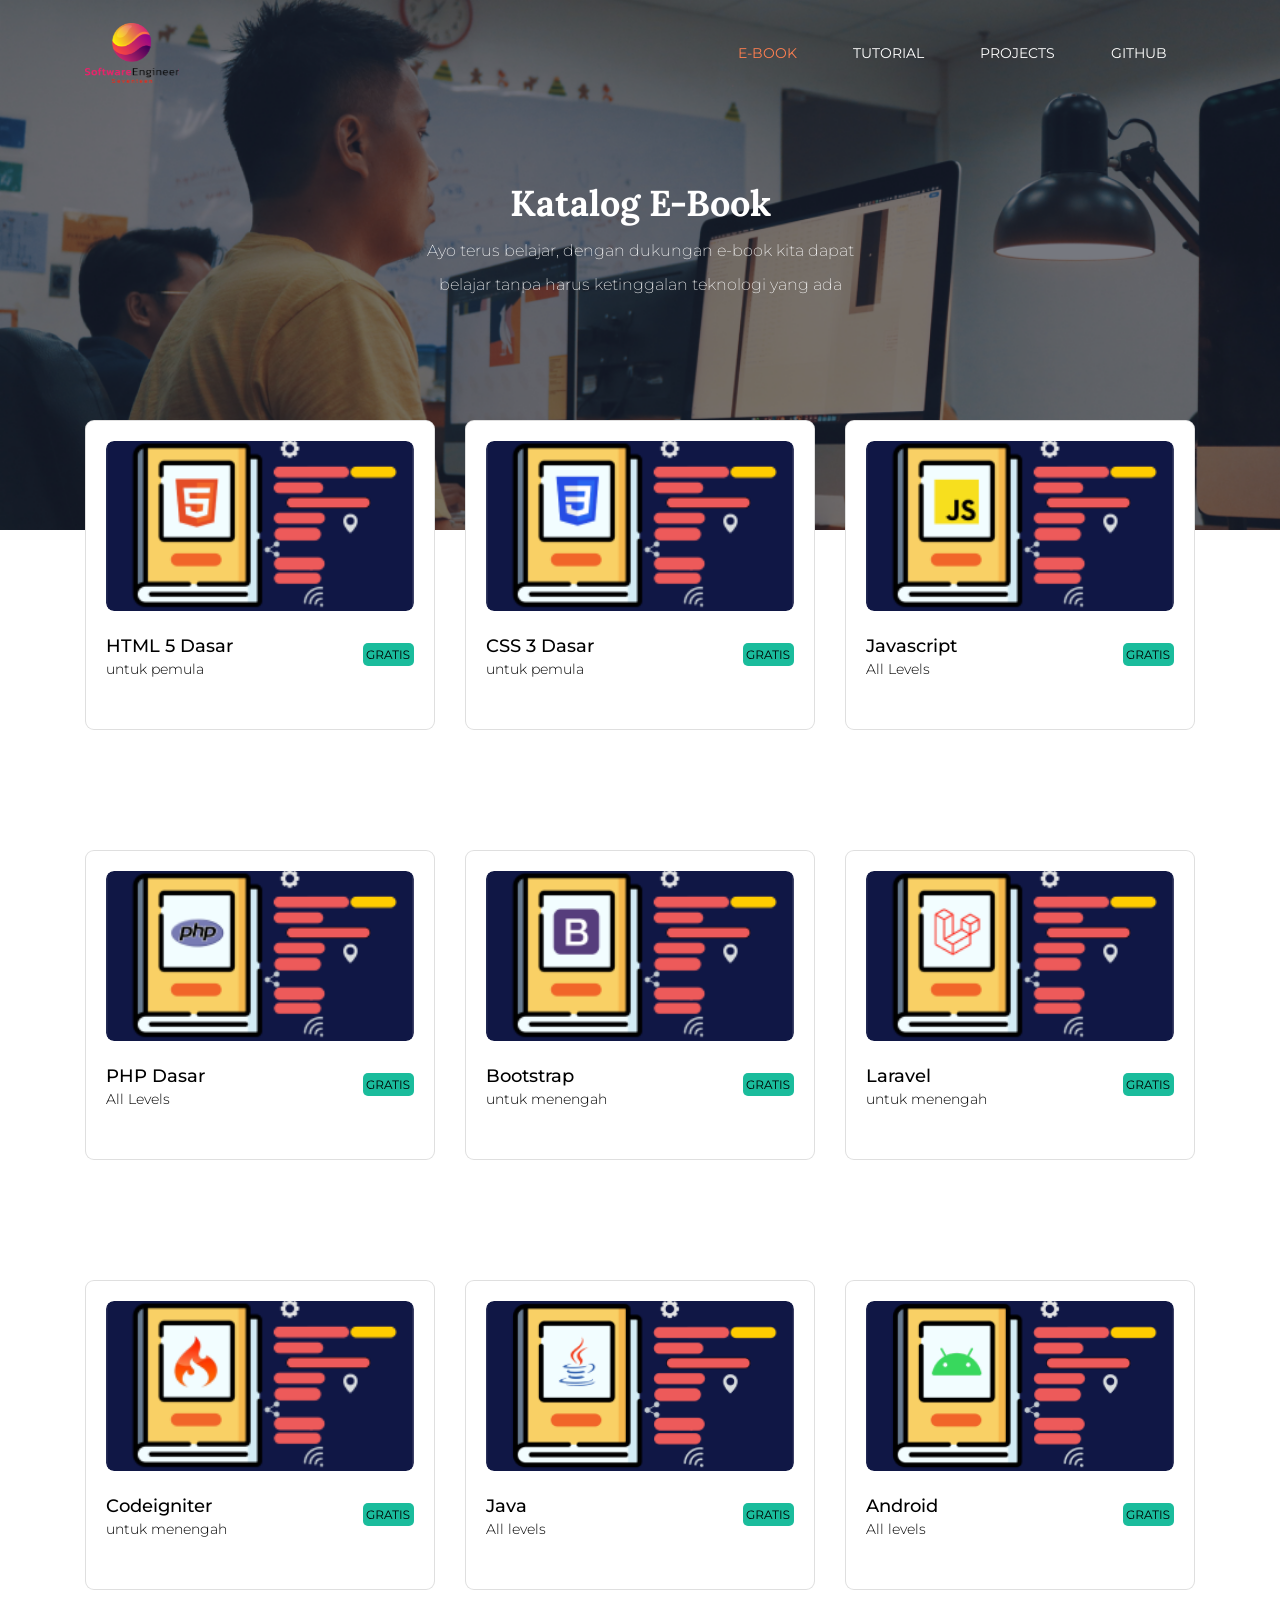
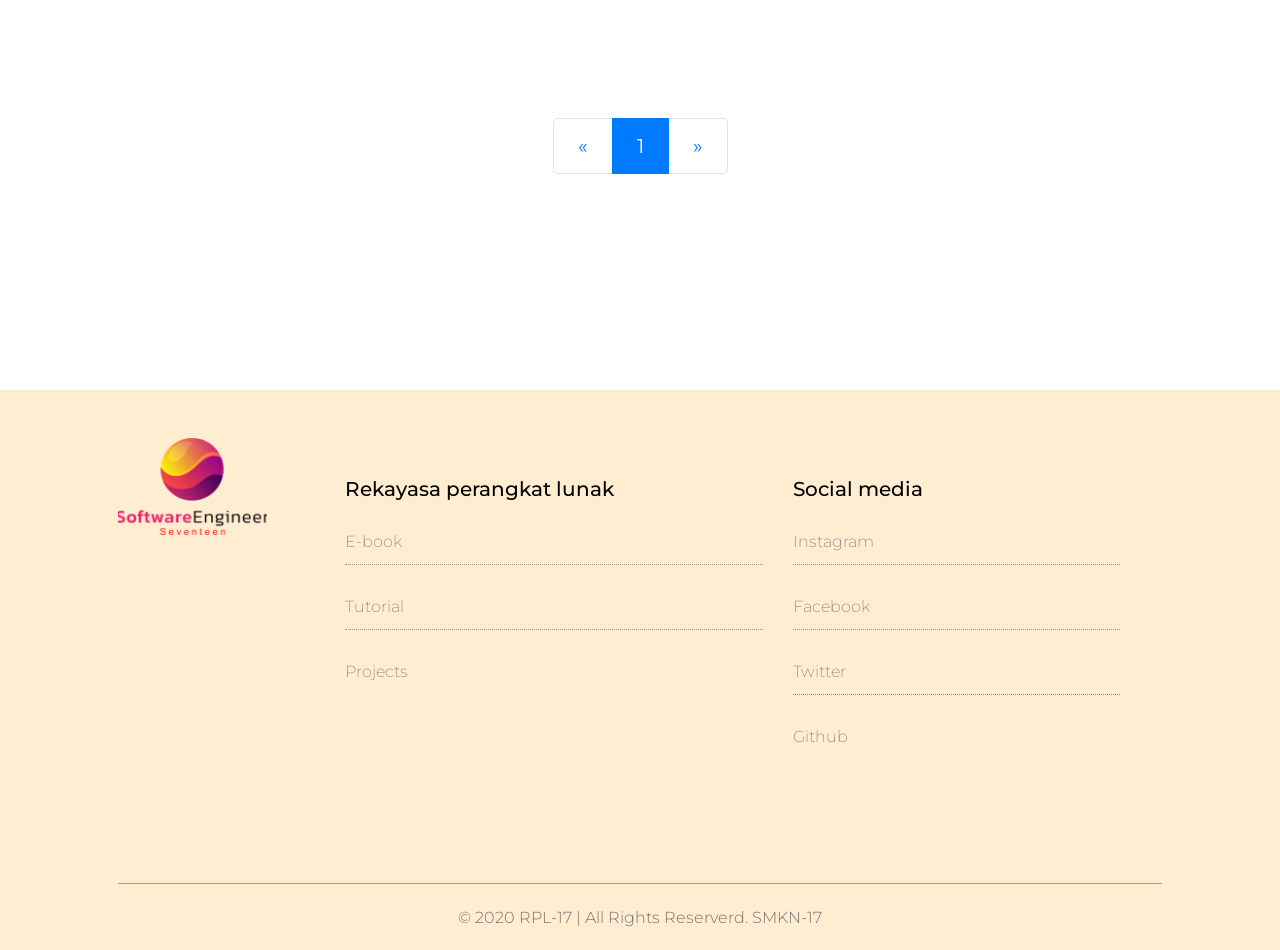
==== e-book.html @ 8c310d61 "projects pertama web RPL" ====
<!DOCTYPE html>
<html lang="en" id="home">
  <head>
    <meta charset="utf-8" />
    <meta
      name="viewport"
      content="width=device-width, initial-scale=1, shrink-to-fit=no"
    />
    <meta name="description" content="" />
    <meta name="author" content="" />

    <title>E-BOOK | RPL 17</title>

    <link href="https://unpkg.com/aos@2.3.1/dist/aos.css" rel="stylesheet" />
    <link href="style/main.css" rel="stylesheet" />
  </head>

  <body>
    <section class="hero-img-ebook">
      <nav
        class="navbar navbar-expand-lg navbar-light navbar-lg-dark navbar-rpl fixed-top navbar-fixed-top"
        data-aos="fade-down"
      >
        <div class="container">
          <a class="navbar-brand" href="index.html">
            <img src="/images/logo-rpl-new.svg" alt="logo-rpl" />
          </a>
          <button
            class="navbar-toggler"
            type="button"
            data-toggle="collapse"
            data-target="#navbarNavDropdown"
            aria-controls="navbarNavDropdown"
            aria-expanded="false"
            aria-label="Toggle navigation"
          >
            <span class="navbar-toggler-icon"></span>
          </button>
          <div class="collapse navbar-collapse" id="navbarNavDropdown">
            <ul class="navbar-nav ml-auto">
              <li class="nav-item">
                <a class="nav-link active" href="e-book.html">E-BOOK</a>
              </li>
              <li class="nav-item">
                <a class="nav-link" href="tutorial.html">TUTORIAL</a>
              </li>
              <li class="nav-item">
                <a class="nav-link" href="projects.html">PROJECTS</a>
              </li>
              <li class="nav-item">
                <a
                  class="nav-link"
                  href="https://github.com/rplsmkn7"
                  target="_blank"
                  >GITHUB</a
                >
              </li>
            </ul>
          </div>
        </div>
      </nav>
      <main class="main-home">
        <div
          class="container text-center"
          data-aos="fade-up"
          data-aos-delay="100"
        >
          <div class="row">
            <div class="col-12">
              <h1>Katalog E-Book</h1>
            </div>
          </div>
          <div class="row">
            <div class="col-12">
              <p class="subtitle-text">
                Ayo terus belajar, dengan dukungan e-book kita dapat
                <br />
                belajar tanpa harus ketinggalan teknologi yang ada
              </p>
            </div>
          </div>
        </div>
      </main>
    </section>

    <section class="page-content-ebook rpl-ebook">
      <div class="container">
        <div class="row">
          <div class="col-md-4" data-aos="fade-up" data-aos="100">
            <a
              href="https://drive.google.com/file/d/0B5PtcLuGa46nSWEwWHMyNW9sOFk/view?usp=sharing"
              target="_blank"
              class="component-ebook block"
            >
              <div class="card">
                <div class="card-body">
                  <div class="ebook-thumbnail">
                    <div
                      class="ebook-image"
                      style="background-image: url(/images/ebook-html.png);"
                    ></div>
                    <div
                      class="icon-eye d-flex justify-content-center align-items-center"
                    >
                      <img src="/images/eye-icon.svg" class="" alt="" />
                    </div>
                  </div>
                  <div class="row align-items-center">
                    <div class="col-7">
                      <div class="title-ebook">HTML 5 Dasar</div>
                      <div class="subtitle-ebook">untuk pemula</div>
                    </div>
                    <div
                      class="col-5 d-flex align-items-center justify-content-end"
                    >
                      <img
                        src="/images/icon-free.svg"
                        class="icon-free"
                        alt=""
                      />
                    </div>
                  </div>
                </div>
              </div>
            </a>
          </div>
          <div class="col-md-4" data-aos="fade-up" data-aos-delay="200">
            <a
              href="https://drive.google.com/file/d/0Bzg4OzK2yiK2dFlQR2VSMHIwckk/view?usp=sharing"
              target="_blank"
              class="component-ebook block"
            >
              <div class="card">
                <div class="card-body">
                  <div class="ebook-thumbnail">
                    <div
                      class="ebook-image"
                      style="background-image: url(/images/ebook-css-3.png);"
                    ></div>
                    <div
                      class="icon-eye d-flex justify-content-center align-items-center"
                    >
                      <img src="/images/eye-icon.svg" class="" alt="" />
                    </div>
                  </div>
                  <div class="row">
                    <div class="col-7">
                      <div class="title-ebook">CSS 3 Dasar</div>
                      <div class="subtitle-ebook">untuk pemula</div>
                    </div>
                    <div
                      class="col-5 d-flex align-items-center justify-content-end"
                    >
                      <img
                        src="/images/icon-free.svg"
                        class="icon-free"
                        alt=""
                      />
                    </div>
                  </div>
                </div>
              </div>
            </a>
          </div>
          <div class="col-md-4" data-aos="fade-up" data-aos-delay="300">
            <a
              href="https://drive.google.com/file/d/0B2bcR1VVyenlUk5PUXFzWC16NHM/view?usp=sharing"
              target="_blank"
              class="component-ebook block"
            >
              <div class="card">
                <div class="card-body">
                  <div class="ebook-thumbnail">
                    <div
                      class="ebook-image"
                      style="background-image: url(/images/ebook-js.png);"
                    ></div>
                    <div
                      class="icon-eye d-flex justify-content-center align-items-center"
                    >
                      <img src="/images/eye-icon.svg" class="" alt="" />
                    </div>
                  </div>
                  <div class="row align-items-center">
                    <div class="col-7">
                      <div class="title-ebook">Javascript</div>
                      <div class="subtitle-ebook">All Levels</div>
                    </div>
                    <div
                      class="col-5 d-flex align-items-center justify-content-end"
                    >
                      <img
                        src="/images/icon-free.svg"
                        class="icon-free"
                        alt=""
                      />
                    </div>
                  </div>
                </div>
              </div>
            </a>
          </div>
          <div class="col-md-4" data-aos="fade-up" data-aos="100">
            <a
              href="https://drive.google.com/file/d/0ByiiTlsngO7CQXpoN01iV1hDU0E/view?usp=sharing"
              target="_blank"
              class="component-ebook block"
            >
              <div class="card">
                <div class="card-body">
                  <div class="ebook-thumbnail">
                    <div
                      class="ebook-image"
                      style="background-image: url(/images/ebook-php.png);"
                    ></div>
                    <div
                      class="icon-eye d-flex justify-content-center align-items-center"
                    >
                      <img src="/images/eye-icon.svg" class="" alt="" />
                    </div>
                  </div>
                  <div class="row align-items-center">
                    <div class="col-7">
                      <div class="title-ebook">PHP Dasar</div>
                      <div class="subtitle-ebook">All Levels</div>
                    </div>
                    <div
                      class="col-5 d-flex align-items-center justify-content-end"
                    >
                      <img
                        src="/images/icon-free.svg"
                        class="icon-free"
                        alt=""
                      />
                    </div>
                  </div>
                </div>
              </div>
            </a>
          </div>
          <div class="col-md-4" data-aos="fade-up" data-aos-delay="200">
            <a
              href="https://drive.google.com/file/d/0ByiiTlsngO7CMzcwUUVuMkM0ZGc/view?usp=sharing"
              target="_blank"
              class="component-ebook block"
            >
              <div class="card">
                <div class="card-body">
                  <div class="ebook-thumbnail">
                    <div
                      class="ebook-image"
                      style="
                        background-image: url(/images/ebook-bootstrap.png);
                      "
                    ></div>
                    <div
                      class="icon-eye d-flex justify-content-center align-items-center"
                    >
                      <img src="/images/eye-icon.svg" class="" alt="" />
                    </div>
                  </div>
                  <div class="row">
                    <div class="col-7">
                      <div class="title-ebook">Bootstrap</div>
                      <div class="subtitle-ebook">untuk menengah</div>
                    </div>
                    <div
                      class="col-5 d-flex align-items-center justify-content-end"
                    >
                      <img
                        src="/images/icon-free.svg"
                        class="icon-free"
                        alt=""
                      />
                    </div>
                  </div>
                </div>
              </div>
            </a>
          </div>
          <div class="col-md-4" data-aos="fade-up" data-aos-delay="300">
            <a
              href="https://drive.google.com/file/d/1oKb9URtvHYMmWV6uge_RH--AU2YDolH0/view?usp=sharing"
              target="_blank"
              class="component-ebook block"
            >
              <div class="card">
                <div class="card-body">
                  <div class="ebook-thumbnail">
                    <div
                      class="ebook-image"
                      style="background-image: url(/images/ebook-laravel.png);"
                    ></div>
                    <div
                      class="icon-eye d-flex justify-content-center align-items-center"
                    >
                      <img src="/images/eye-icon.svg" class="" alt="" />
                    </div>
                  </div>
                  <div class="row align-items-center">
                    <div class="col-7">
                      <div class="title-ebook">Laravel</div>
                      <div class="subtitle-ebook">untuk menengah</div>
                    </div>
                    <div
                      class="col-5 d-flex align-items-center justify-content-end"
                    >
                      <img
                        src="/images/icon-free.svg"
                        class="icon-free"
                        alt=""
                      />
                    </div>
                  </div>
                </div>
              </div>
            </a>
          </div>
          <div class="col-md-4" data-aos="fade-up" data-aos-delay="100">
            <a
              href="https://drive.google.com/file/d/1V-pmVzicKdrRx1v-RHqvbcZBw6xL15Vu/view?usp=sharing"
              target="_blank"
              class="component-ebook block"
            >
              <div class="card">
                <div class="card-body">
                  <div class="ebook-thumbnail">
                    <div
                      class="ebook-image"
                      style="
                        background-image: url(/images/ebook-codeigniter.png);
                      "
                    ></div>
                    <div
                      class="icon-eye d-flex justify-content-center align-items-center"
                    >
                      <img src="/images/eye-icon.svg" class="" alt="" />
                    </div>
                  </div>
                  <div class="row align-items-center">
                    <div class="col-7">
                      <div class="title-ebook">Codeigniter</div>
                      <div class="subtitle-ebook">untuk menengah</div>
                    </div>
                    <div
                      class="col-5 d-flex align-items-center justify-content-end"
                    >
                      <img
                        src="/images/icon-free.svg"
                        class="icon-free"
                        alt=""
                      />
                    </div>
                  </div>
                </div>
              </div>
            </a>
          </div>
          <div class="col-md-4" data-aos="fade-up" data-aos-delay="200">
            <a
              href="https://drive.google.com/file/d/0B8dqLhRyD0qLanNGd2tjdC1mYjg/view?usp=sharing"
              target="_blank"
              class="component-ebook block"
            >
              <div class="card">
                <div class="card-body">
                  <div class="ebook-thumbnail">
                    <div
                      class="ebook-image"
                      style="background-image: url(/images/ebook-java.png);"
                    ></div>
                    <div
                      class="icon-eye d-flex justify-content-center align-items-center"
                    >
                      <img src="/images/eye-icon.svg" class="" alt="" />
                    </div>
                  </div>
                  <div class="row align-items-center">
                    <div class="col-7">
                      <div class="title-ebook">Java</div>
                      <div class="subtitle-ebook">All levels</div>
                    </div>
                    <div
                      class="col-5 d-flex align-items-center justify-content-end"
                    >
                      <img
                        src="/images/icon-free.svg"
                        class="icon-free"
                        alt=""
                      />
                    </div>
                  </div>
                </div>
              </div>
            </a>
          </div>
          <div class="col-md-4" data-aos="fade-up" data-aos-delay="300">
            <a
              href="https://drive.google.com/file/d/0B2bcR1VVyenleWRET3VVbVM4aDQ/view?usp=sharing"
              target="_blank"
              class="component-ebook block"
            >
              <div class="card">
                <div class="card-body">
                  <div class="ebook-thumbnail">
                    <div
                      class="ebook-image"
                      style="background-image: url(/images/ebook-android.png);"
                    ></div>
                    <div
                      class="icon-eye d-flex justify-content-center align-items-center"
                    >
                      <img src="/images/eye-icon.svg" class="" alt="" />
                    </div>
                  </div>
                  <div class="row align-items-center">
                    <div class="col-7">
                      <div class="title-ebook">Android</div>
                      <div class="subtitle-ebook">All levels</div>
                    </div>
                    <div
                      class="col-5 d-flex align-items-center justify-content-end"
                    >
                      <img
                        src="/images/icon-free.svg"
                        class="icon-free"
                        alt=""
                      />
                    </div>
                  </div>
                </div>
              </div>
            </a>
          </div>
        </div>
        <div class="row mt-5">
          <div class="col-12 text-center">
            <nav aria-label="Page navigation example">
              <ul
                class="pagination d-flex justify-content-center pagination-lg"
              >
                <li class="page-item">
                  <a class="page-link" href="#" aria-label="Previous">
                    <span aria-hidden="true">&laquo;</span>
                  </a>
                </li>
                <li class="page-item active">
                  <a class="page-link" href="#">1</a>
                </li>
                <li class="page-item">
                  <a class="page-link" href="#" aria-label="Next">
                    <span aria-hidden="true">&raquo;</span>
                  </a>
                </li>
              </ul>
            </nav>
          </div>
        </div>
      </div>
    </section>

    <footer>
      <div class="container px-5 pt-5">
        <div class="row">
          <div class="col-md-2 d-flex d-sm-block mr-5">
            <div class="logo-rpl">
              <img src="/images/logo rpl new 2.svg" class="w-100" alt="" />
            </div>
          </div>
          <div class="col-md-5">
            <h5>Rekayasa perangkat lunak</h5>
            <ul>
              <li>
                <a href="e-book.html" class="">E-book</a>
              </li>
              <li>
                <a href="tutorial.html" class="">Tutorial</a>
              </li>
              <li>
                <a href="" class="">Projects</a>
              </li>
            </ul>
          </div>
          <div class="col-md-4">
            <h5>Social media</h5>
            <ul>
              <li>
                <a href="">Instagram</a>
              </li>
              <li>
                <a href="">Facebook</a>
              </li>
              <li>
                <a href="">Twitter</a>
              </li>
              <li>
                <a href="https://github.com/rplsmkn7" target="_blank">Github</a>
              </li>
            </ul>
          </div>
        </div>
        <div class="row mt-5 pt-5">
          <div class="col-12">
            <p class="mt-2 pt-4 text-center copyright">
              &copy; 2020 RPL-17 | All Rights Reserverd. SMKN-17
            </p>
          </div>
        </div>
      </div>
    </footer>

    <!-- Bootstrap core JavaScript -->
    <script src="/vendor/jquery/jquery.slim.min.js"></script>
    <script src="/vendor/jquery/jquery-3.4.1.min.js"></script>
    <script src="/vendor/bootstrap/js/bootstrap.bundle.min.js"></script>
    <script src="https://unpkg.com/aos@2.3.1/dist/aos.js"></script>
    <script>
      AOS.init();
    </script>
    <script src="/script/scroll.js"></script>
    <script src="/script/navigasi-navbar.js"></script>
  </body>
</html>
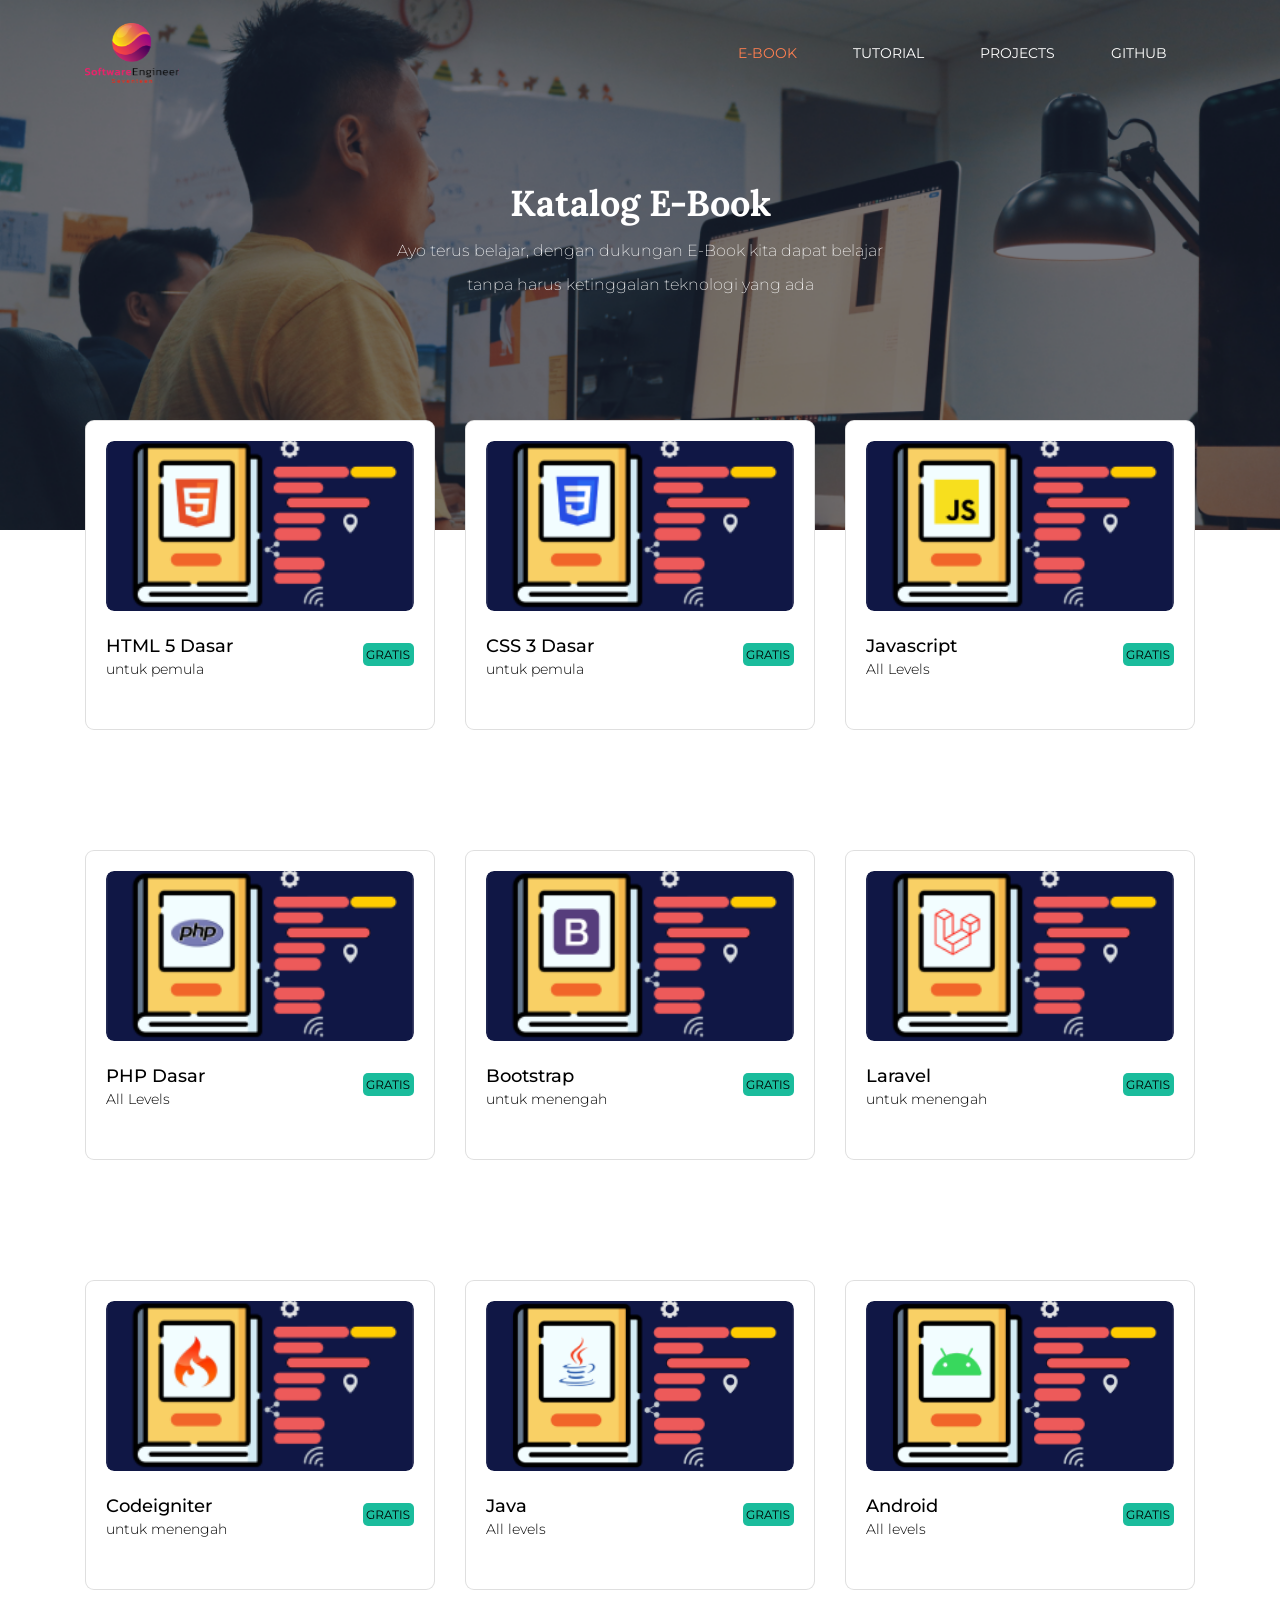
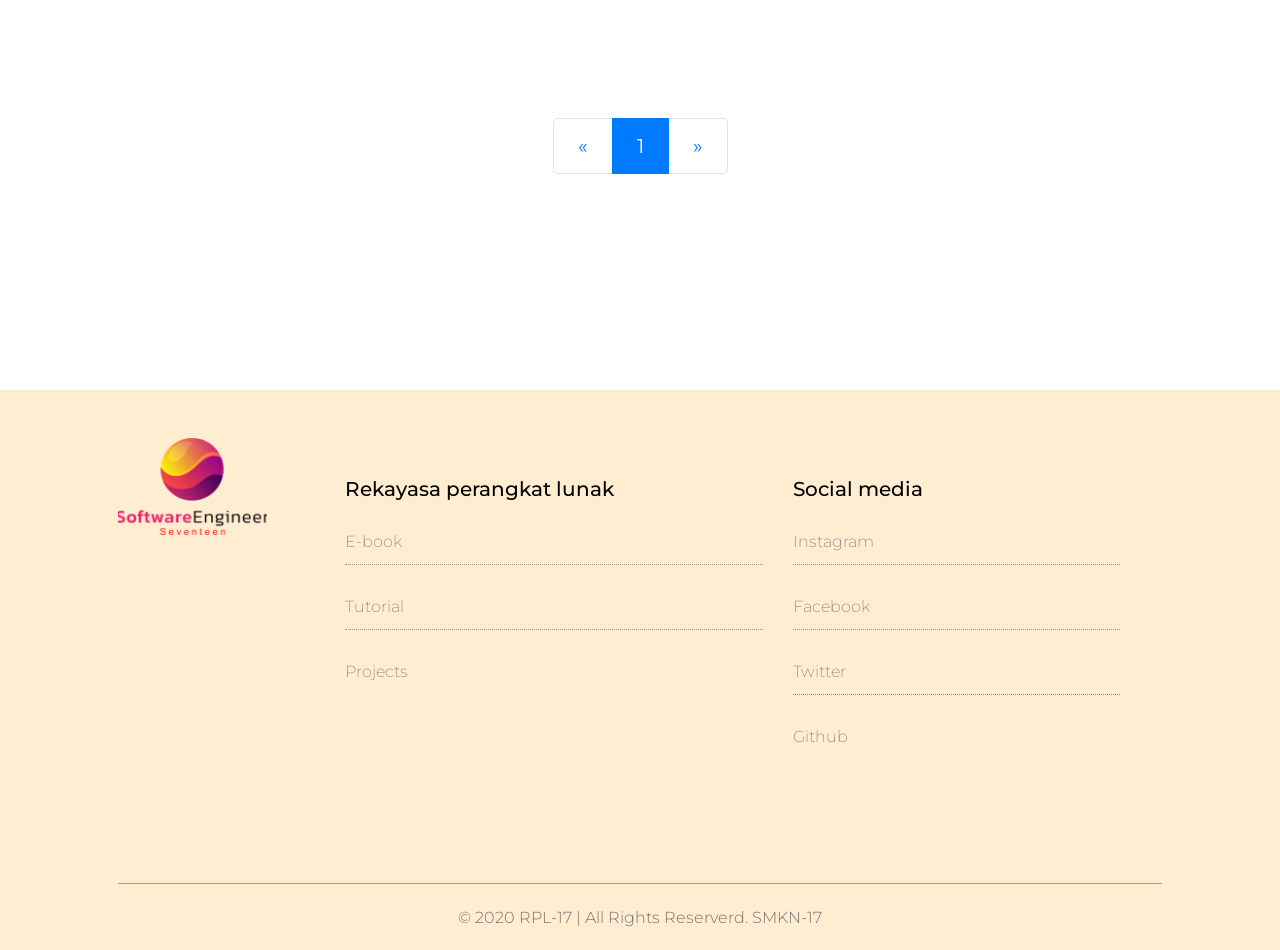
==== commit 9c222ecf: "fix bug for mobile app" ====
--- a/e-book.html
+++ b/e-book.html
@@ -23,7 +23,16 @@
       >
         <div class="container">
           <a class="navbar-brand" href="index.html">
-            <img src="/images/logo-rpl-new.svg" alt="logo-rpl" />
+            <img
+              src="/images/logo-rpl-new.svg"
+              class="w-100 d-none d-lg-block"
+              alt="logo-rpl"
+            />
+            <img
+              src="/images/logo-rpl-new.svg"
+              class="w-75 d-block d-lg-none"
+              alt="logo-rpl"
+            />
           </a>
           <button
             class="navbar-toggler"
@@ -72,10 +81,16 @@
           </div>
           <div class="row">
             <div class="col-12">
-              <p class="subtitle-text">
-                Ayo terus belajar, dengan dukungan e-book kita dapat
+              <p class="subtitle-text d-none d-lg-block">
+                Ayo terus belajar, dengan dukungan E-Book kita dapat belajar
                 <br />
-                belajar tanpa harus ketinggalan teknologi yang ada
+                tanpa harus ketinggalan teknologi yang ada
+              </p>
+              <p class="subtitle-text d-block d-lg-none">
+                Ayo terus belajar, dengan dukungan
+                <br />
+                E-Book kita dapat belajar tanpa harus ketinggalan teknologi yang
+                ada
               </p>
             </div>
           </div>
@@ -464,7 +479,16 @@
         <div class="row">
           <div class="col-md-2 d-flex d-sm-block mr-5">
             <div class="logo-rpl">
-              <img src="/images/logo rpl new 2.svg" class="w-100" alt="" />
+              <img
+                src="/images/logo rpl new 2.svg"
+                class="w-100 d-none d-lg-block"
+                alt=""
+              />
+              <img
+                src="/images/logo rpl new 2.svg"
+                class="w-75 d-block d-lg-none"
+                alt=""
+              />
             </div>
           </div>
           <div class="col-md-5">
@@ -501,8 +525,13 @@
         </div>
         <div class="row mt-5 pt-5">
           <div class="col-12">
-            <p class="mt-2 pt-4 text-center copyright">
+            <p class="mt-2 pt-4 text-center copyright d-none d-lg-block">
               &copy; 2020 RPL-17 | All Rights Reserverd. SMKN-17
+            </p>
+            <p class="mt-2 pt-4 text-center copyright d-block d-lg-none">
+              &copy; 2020 RPL-17
+              <br />
+              All Rights Reserverd. SMKN-17
             </p>
           </div>
         </div>
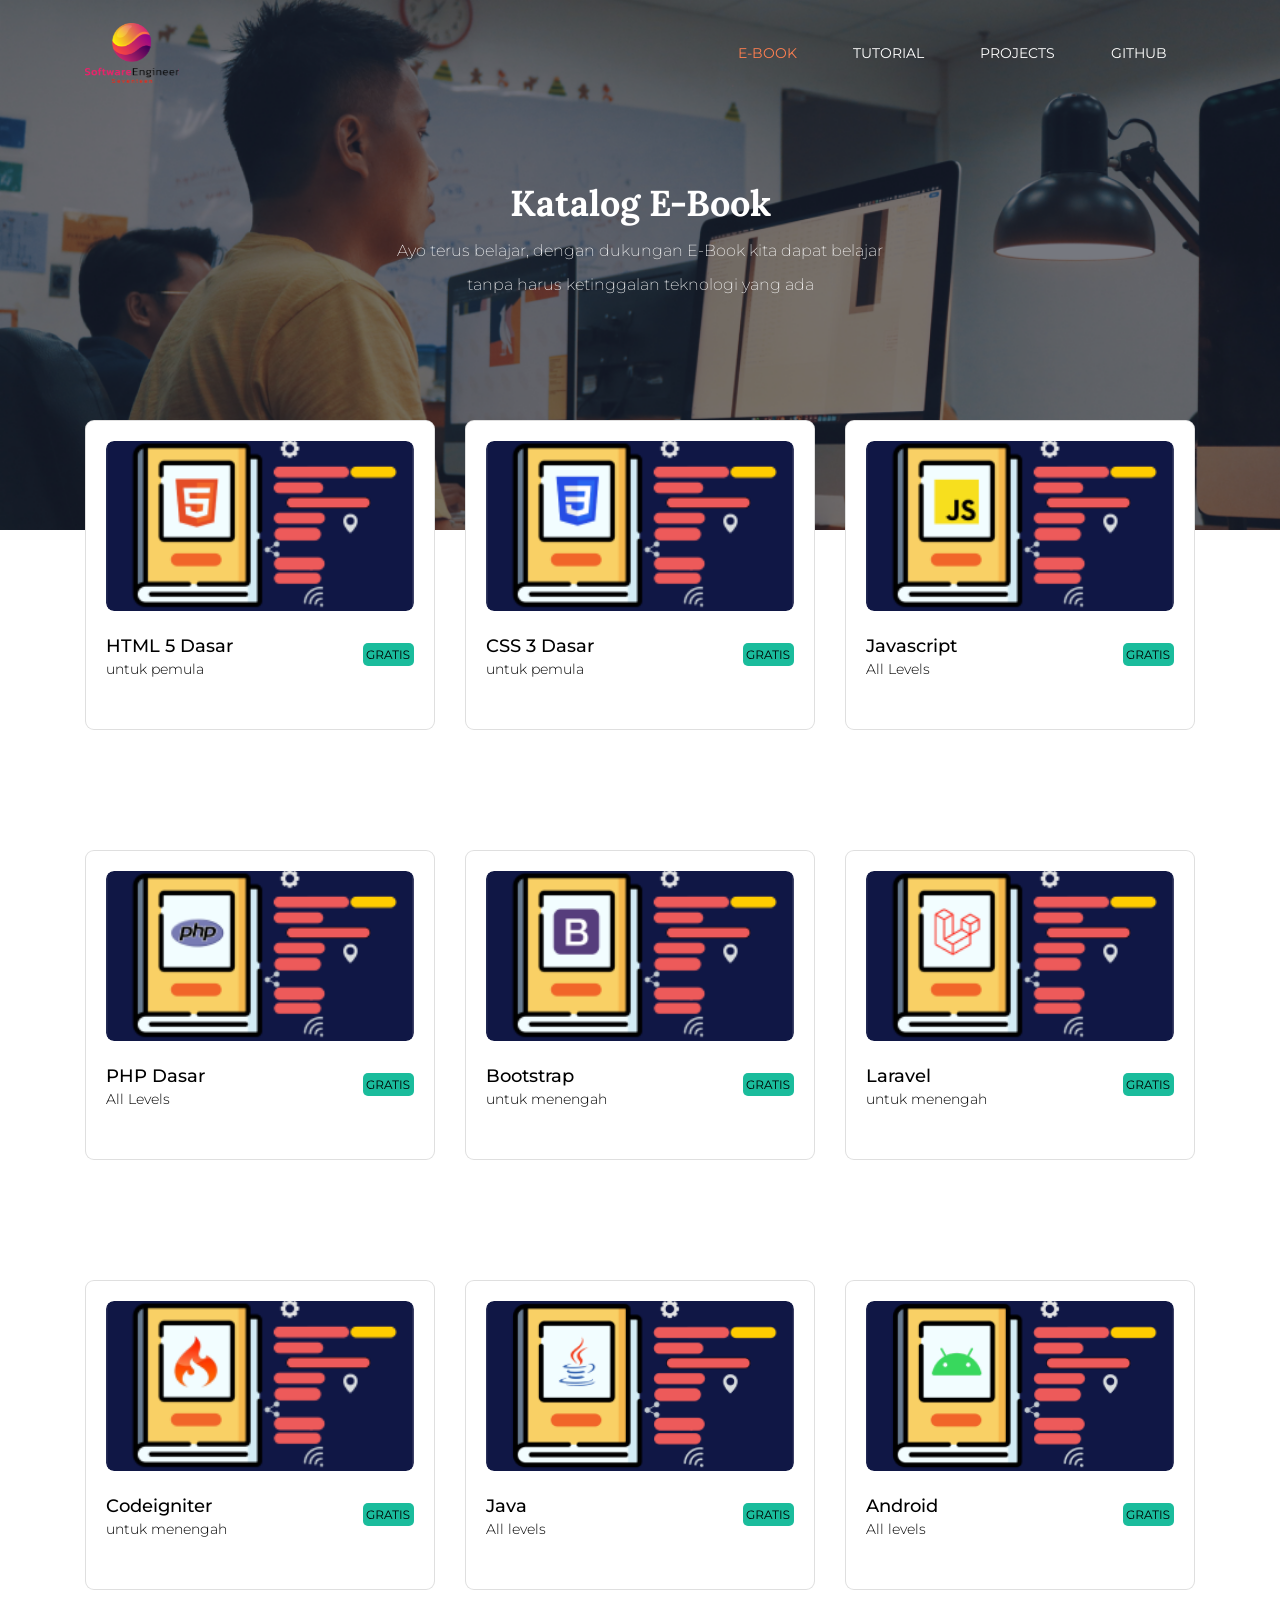
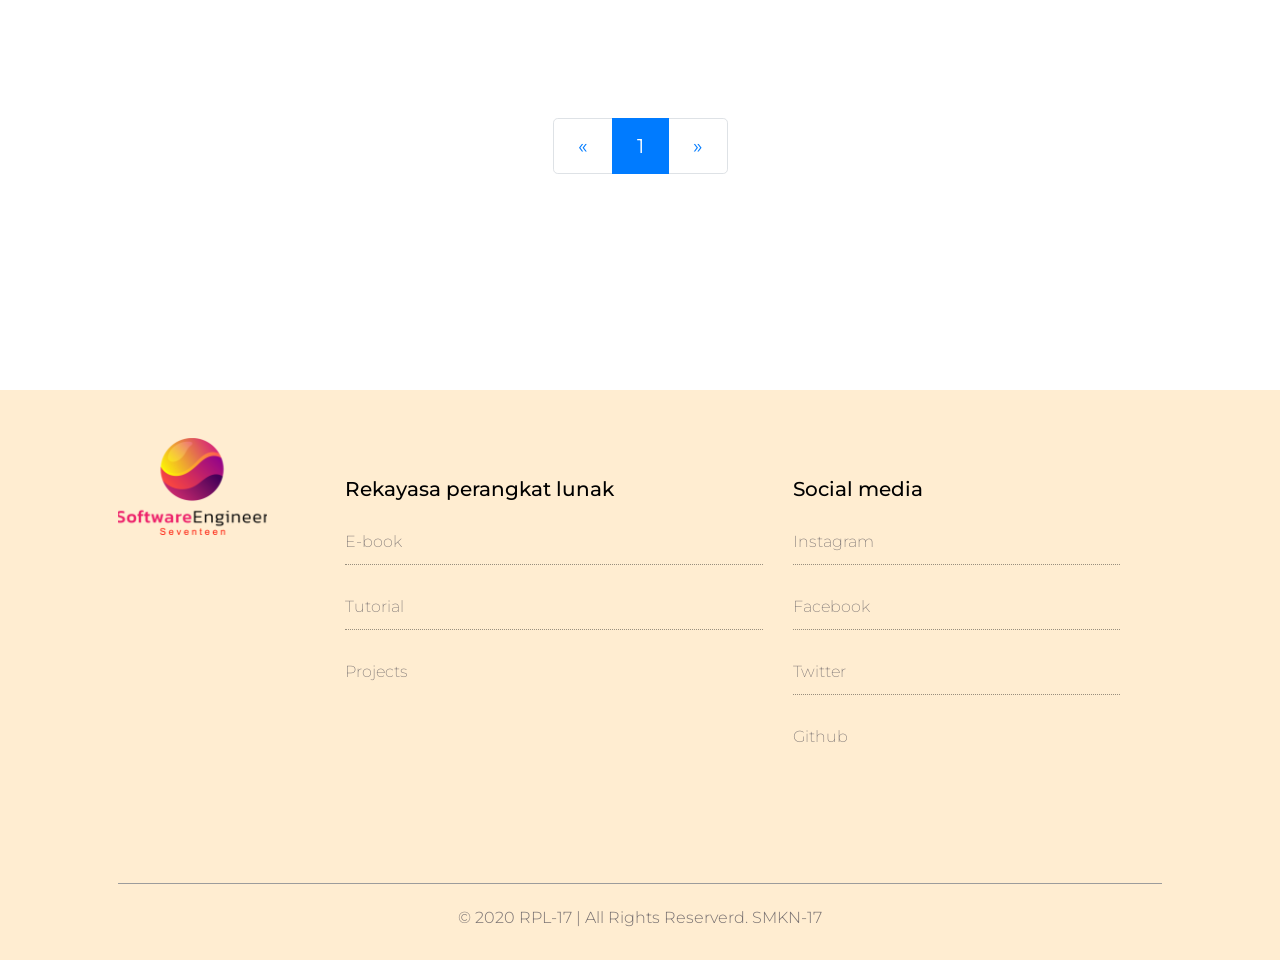
==== commit d07edd65: "fix bug for mobile" ====
--- a/e-book.html
+++ b/e-book.html
@@ -59,7 +59,7 @@
               <li class="nav-item">
                 <a
                   class="nav-link"
-                  href="https://github.com/rplsmkn7"
+                  href="https://github.com/rplsmkn17"
                   target="_blank"
                   >GITHUB</a
                 >
@@ -518,7 +518,9 @@
                 <a href="">Twitter</a>
               </li>
               <li>
-                <a href="https://github.com/rplsmkn7" target="_blank">Github</a>
+                <a href="https://github.com/rplsmkn17" target="_blank"
+                  >Github</a
+                >
               </li>
             </ul>
           </div>
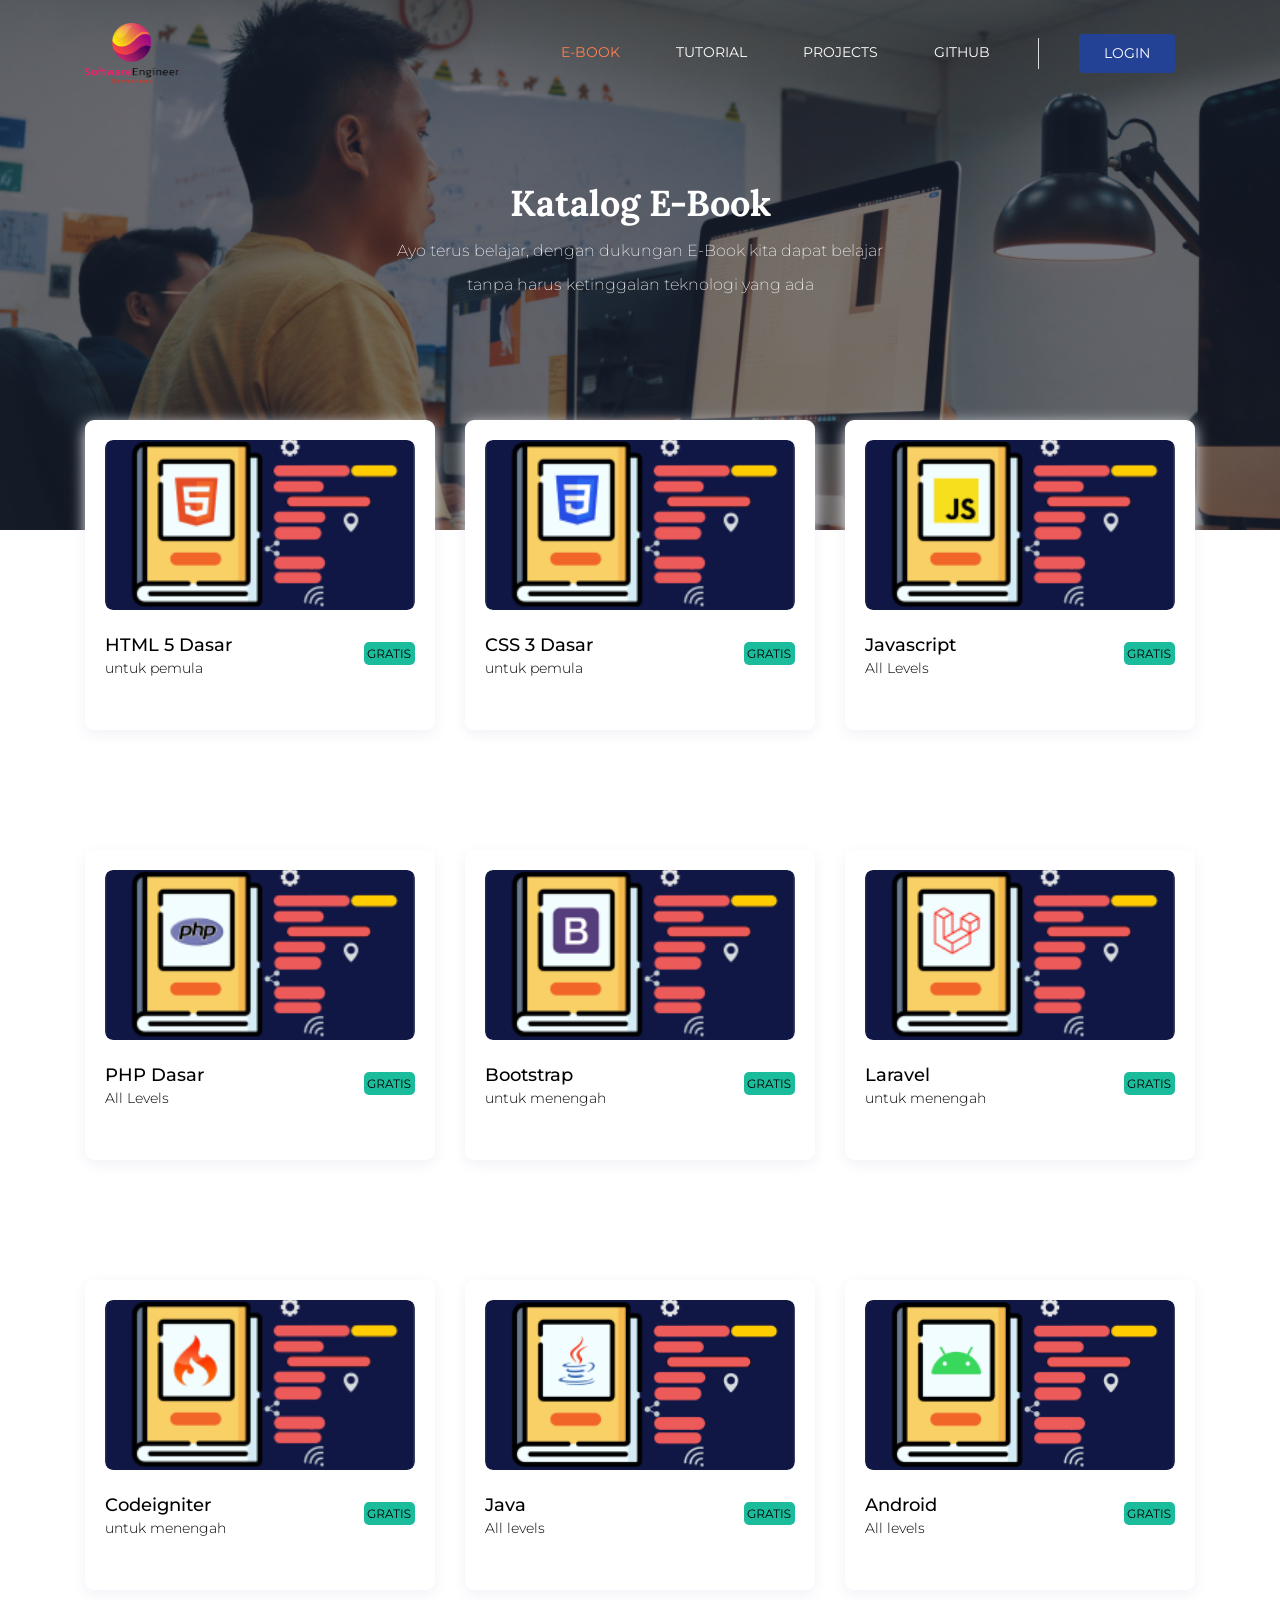
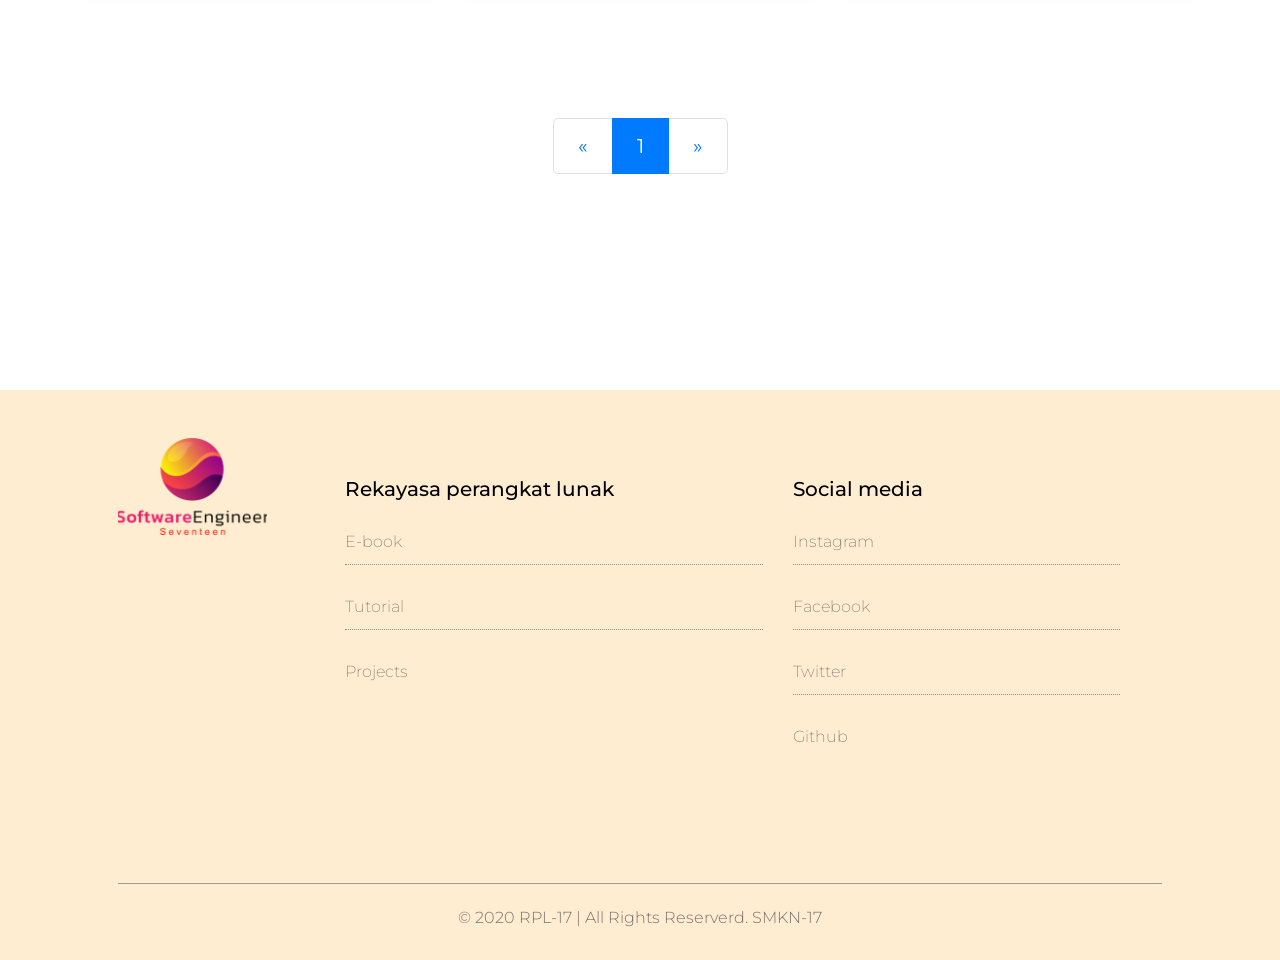
==== commit 16fecbd1: "Website Portofolio RPL 17" ====
--- a/e-book.html
+++ b/e-book.html
@@ -8,6 +8,20 @@
     />
     <meta name="description" content="" />
     <meta name="author" content="" />
+
+    <link rel="shortcut icon" href="/images/favicon.ico" />
+    <link
+      rel="icon"
+      type="image/png"
+      href="/images/favicon-32x32.png"
+      sizes="32x32"
+    />
+    <link
+      rel="icon"
+      type="image/png"
+      href="/images/favicon-16x16.png"
+      sizes="16x16"
+    />
 
     <title>E-BOOK | RPL 17</title>
 
@@ -64,6 +78,14 @@
                   >GITHUB</a
                 >
               </li>
+              <li class="nav-item">
+                <span class="nav-divider"></span>
+              </li>
+              <li class="nav-item">
+                <a href="login.html" class="btn btn-login px-4 py-2 d-block"
+                  >LOGIN</a
+                >
+              </li>
             </ul>
           </div>
         </div>
@@ -501,7 +523,7 @@
                 <a href="tutorial.html" class="">Tutorial</a>
               </li>
               <li>
-                <a href="" class="">Projects</a>
+                <a href="projects.html" class="">Projects</a>
               </li>
             </ul>
           </div>
